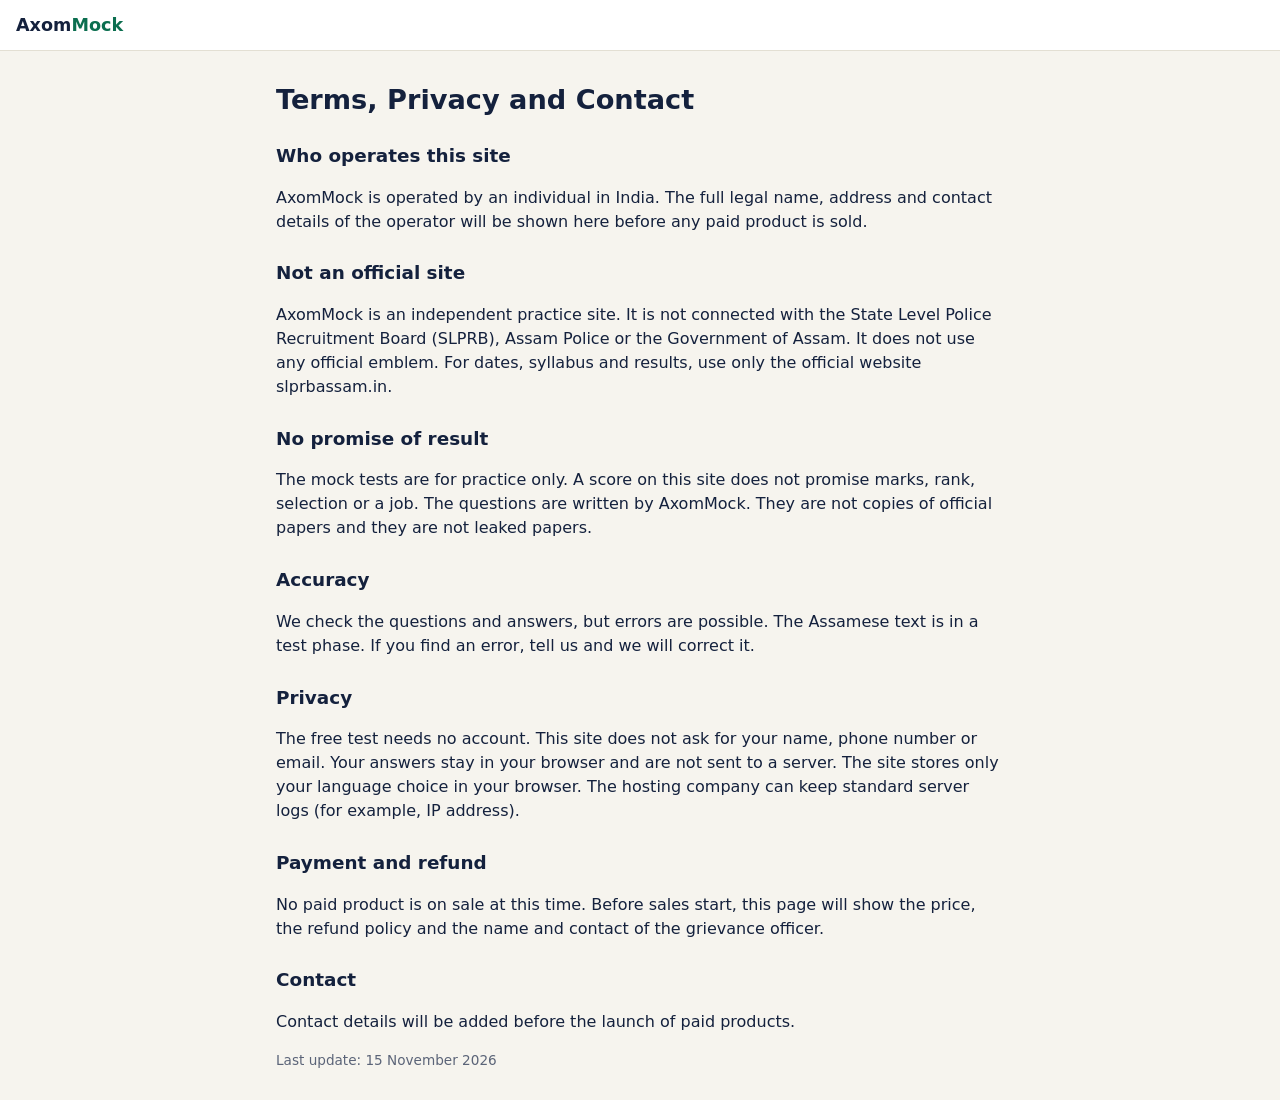
==== legal.html @ 04286363 "First version of AxomMock" ====
<!DOCTYPE html>
<html lang="en">
<head>
<meta charset="utf-8">
<meta name="viewport" content="width=device-width,initial-scale=1">
<title>Terms, Privacy and Contact – AxomMock</title>
<link rel="stylesheet" href="style.css">
</head>
<body>
<header class="top"><a class="logo" href="index.html">Axom<span>Mock</span></a></header>
<main class="wrap">
<h1>Terms, Privacy and Contact</h1>

<h2>Who operates this site</h2>
<p>AxomMock is operated by an individual in India. The full legal name, address and contact details of the operator will be shown here before any paid product is sold.</p>

<h2>Not an official site</h2>
<p>AxomMock is an independent practice site. It is not connected with the State Level Police Recruitment Board (SLPRB), Assam Police or the Government of Assam. It does not use any official emblem. For dates, syllabus and results, use only the official website slprbassam.in.</p>

<h2>No promise of result</h2>
<p>The mock tests are for practice only. A score on this site does not promise marks, rank, selection or a job. The questions are written by AxomMock. They are not copies of official papers and they are not leaked papers.</p>

<h2>Accuracy</h2>
<p>We check the questions and answers, but errors are possible. The Assamese text is in a test phase. If you find an error, tell us and we will correct it.</p>

<h2>Privacy</h2>
<p>The free test needs no account. This site does not ask for your name, phone number or email. Your answers stay in your browser and are not sent to a server. The site stores only your language choice in your browser. The hosting company can keep standard server logs (for example, IP address).</p>

<h2>Payment and refund</h2>
<p>No paid product is on sale at this time. Before sales start, this page will show the price, the refund policy and the name and contact of the grievance officer.</p>

<h2>Contact</h2>
<p>Contact details will be added before the launch of paid products.</p>

<p class="note">Last update: 15 November 2026</p>
</main>
</body>
</html>
---- style.css ----
:root{--ink:#14213d;--muted:#5b6478;--bg:#f6f4ee;--card:#fff;--line:#e3dfd3;--brand:#0b6e4f;--brand-d:#085a41;--warn:#b3541e;--ok:#0b6e4f;--bad:#b3261e}
*{box-sizing:border-box}
body{margin:0;font-family:system-ui,-apple-system,"Segoe UI","Noto Sans Bengali","Noto Sans",sans-serif;background:var(--bg);color:var(--ink);line-height:1.5}
a{color:var(--brand)}
.wrap{max-width:760px;margin:0 auto;padding:16px}
header.top{display:flex;justify-content:space-between;align-items:center;padding:12px 16px;background:var(--card);border-bottom:1px solid var(--line);position:sticky;top:0;z-index:5}
.logo{font-weight:800;font-size:1.1rem;text-decoration:none;color:var(--ink)}
.logo span{color:var(--brand)}
.lang{border:1px solid var(--line);background:var(--bg);border-radius:999px;padding:6px 12px;font:inherit;cursor:pointer}
h1{font-size:1.7rem;line-height:1.2;margin:.6em 0 .3em}
h2{font-size:1.15rem;margin:1.4em 0 .4em}
.sub{color:var(--muted);margin-top:0}
.card{background:var(--card);border:1px solid var(--line);border-radius:14px;padding:16px;margin:12px 0}
.facts{display:grid;grid-template-columns:repeat(2,1fr);gap:10px}
.facts div{background:var(--card);border:1px solid var(--line);border-radius:12px;padding:12px}
.facts b{display:block;font-size:1.25rem}
.facts small{color:var(--muted)}
.btn{display:inline-block;background:var(--brand);color:#fff;border:0;border-radius:10px;padding:12px 18px;font:inherit;font-weight:700;text-decoration:none;cursor:pointer}
.btn:hover{background:var(--brand-d)}
.btn.ghost{background:transparent;color:var(--ink);border:1px solid var(--line)}
.btn[disabled]{background:#c9c5b8;cursor:not-allowed}
.note{font-size:.85rem;color:var(--muted)}
.bar{display:flex;justify-content:space-between;align-items:center;gap:8px;flex-wrap:wrap}
.timer{font-variant-numeric:tabular-nums;font-weight:700}
.timer.low{color:var(--bad)}
.sec{font-size:.8rem;text-transform:uppercase;letter-spacing:.04em;color:var(--brand);font-weight:700}
.qtext{font-size:1.1rem;margin:.3em 0 .8em}
.opt{display:block;width:100%;text-align:left;background:var(--card);border:1px solid var(--line);border-radius:10px;padding:12px;margin:8px 0;font:inherit;cursor:pointer}
.opt.sel{border-color:var(--brand);background:#e7f3ee;font-weight:600}
.opt.right{border-color:var(--ok);background:#e7f3ee}
.opt.wrong{border-color:var(--bad);background:#fbeceb}
.nav{display:flex;justify-content:space-between;gap:8px;margin-top:14px}
.grid{display:grid;grid-template-columns:repeat(10,1fr);gap:4px;margin-top:14px}
.grid button{border:1px solid var(--line);background:var(--card);border-radius:6px;padding:6px 0;font-size:.75rem;cursor:pointer}
.grid button.done{background:#e7f3ee;border-color:var(--brand)}
.grid button.cur{outline:2px solid var(--ink)}
.score{font-size:2.4rem;font-weight:800;margin:0}
table{width:100%;border-collapse:collapse}
td,th{padding:8px;border-bottom:1px solid var(--line);text-align:left}
.exp{font-size:.9rem;color:var(--muted);margin-top:6px}
footer{color:var(--muted);font-size:.8rem;padding:24px 16px;text-align:center}
@media(max-width:480px){.grid{grid-template-columns:repeat(8,1fr)}h1{font-size:1.4rem}}
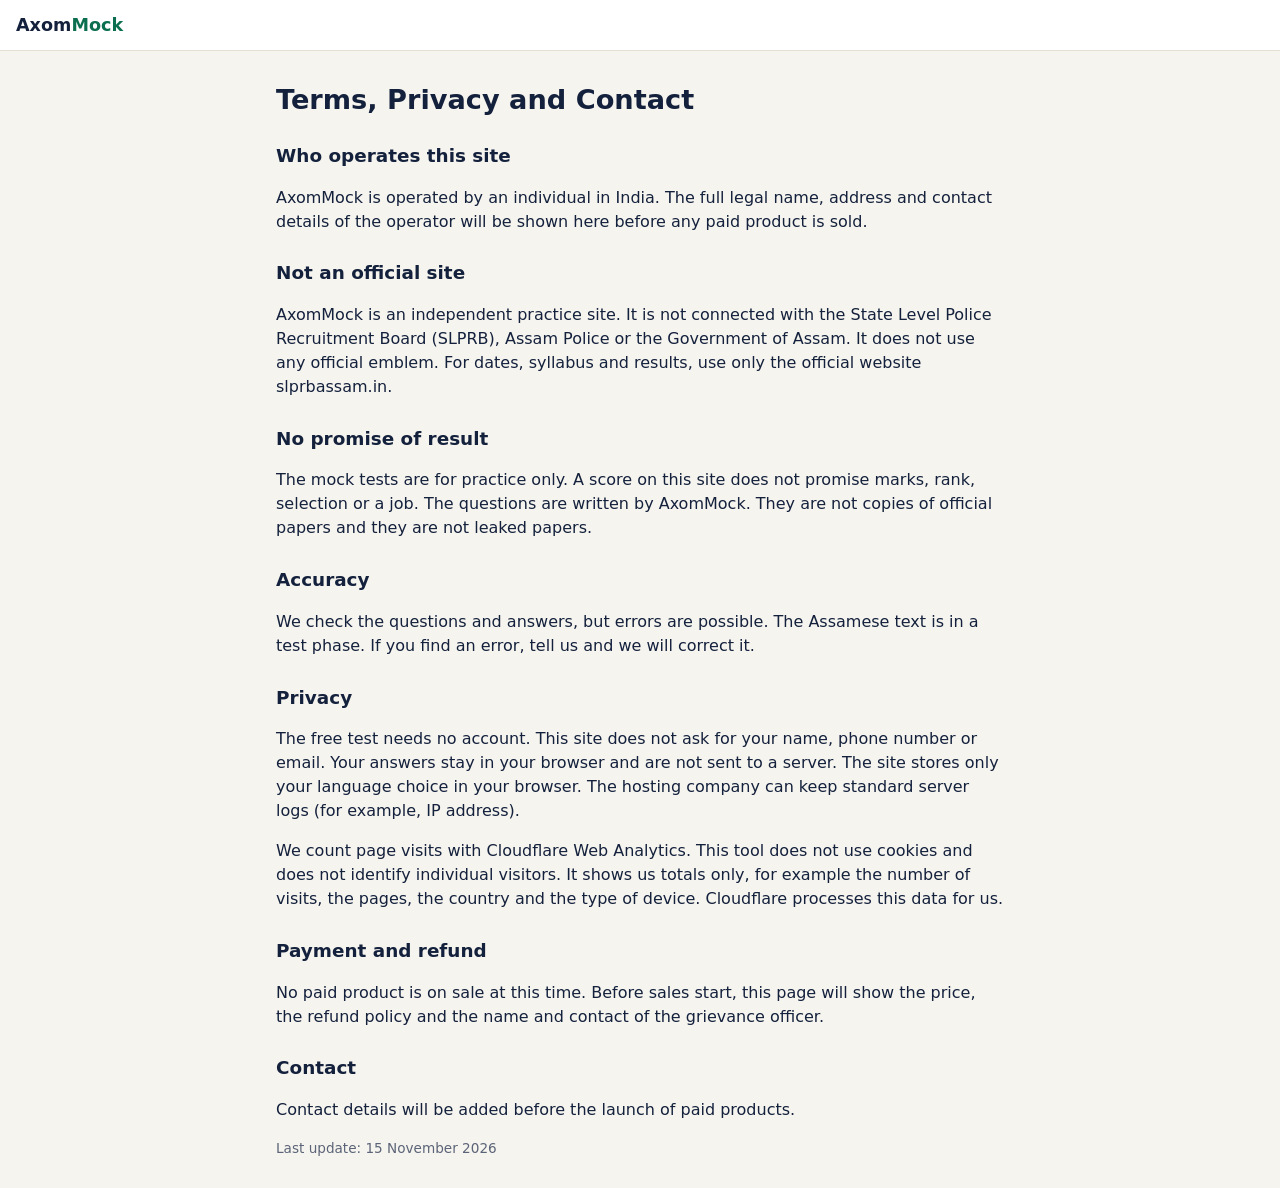
==== commit 10866575: "Mock Test 2 and visitor counter" ====
--- a/legal.html
+++ b/legal.html
@@ -25,6 +25,7 @@
 
 <h2>Privacy</h2>
 <p>The free test needs no account. This site does not ask for your name, phone number or email. Your answers stay in your browser and are not sent to a server. The site stores only your language choice in your browser. The hosting company can keep standard server logs (for example, IP address).</p>
+<p>We count page visits with Cloudflare Web Analytics. This tool does not use cookies and does not identify individual visitors. It shows us totals only, for example the number of visits, the pages, the country and the type of device. Cloudflare processes this data for us.</p>
 
 <h2>Payment and refund</h2>
 <p>No paid product is on sale at this time. Before sales start, this page will show the price, the refund policy and the name and contact of the grievance officer.</p>
@@ -34,5 +35,6 @@
 
 <p class="note">Last update: 15 November 2026</p>
 </main>
+<!-- Cloudflare Web Analytics --><script type='module' src='https://static.cloudflareinsights.com/beacon.min.js' data-cf-beacon='{"token": "37643b3091d94e91ad17ff8a0eee2a0e"}'></script><!-- End Cloudflare Web Analytics -->
 </body>
 </html>
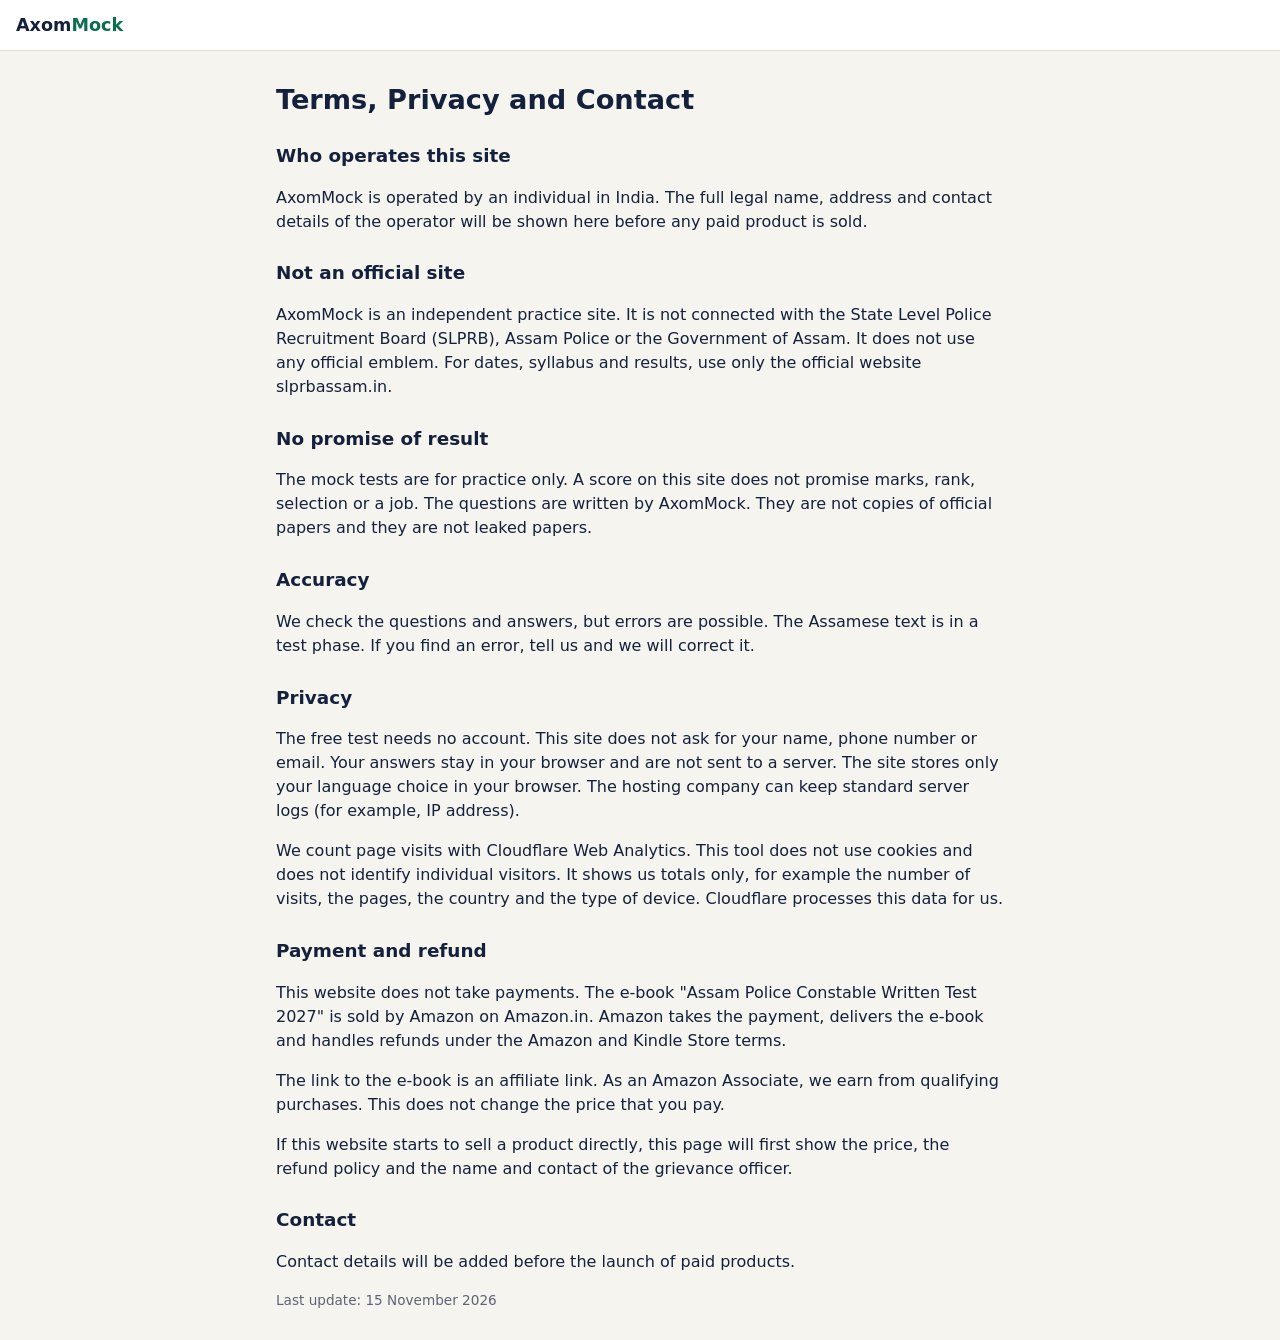
==== commit 87673a12: "E-book link: Amazon Associates tag and disclosure; legal page: seller and refund text Co-Authored-By" ====
--- a/legal.html
+++ b/legal.html
@@ -28,7 +28,9 @@
 <p>We count page visits with Cloudflare Web Analytics. This tool does not use cookies and does not identify individual visitors. It shows us totals only, for example the number of visits, the pages, the country and the type of device. Cloudflare processes this data for us.</p>
 
 <h2>Payment and refund</h2>
-<p>No paid product is on sale at this time. Before sales start, this page will show the price, the refund policy and the name and contact of the grievance officer.</p>
+<p>This website does not take payments. The e-book "Assam Police Constable Written Test 2027" is sold by Amazon on Amazon.in. Amazon takes the payment, delivers the e-book and handles refunds under the Amazon and Kindle Store terms.</p>
+<p>The link to the e-book is an affiliate link. As an Amazon Associate, we earn from qualifying purchases. This does not change the price that you pay.</p>
+<p>If this website starts to sell a product directly, this page will first show the price, the refund policy and the name and contact of the grievance officer.</p>
 
 <h2>Contact</h2>
 <p>Contact details will be added before the launch of paid products.</p>
